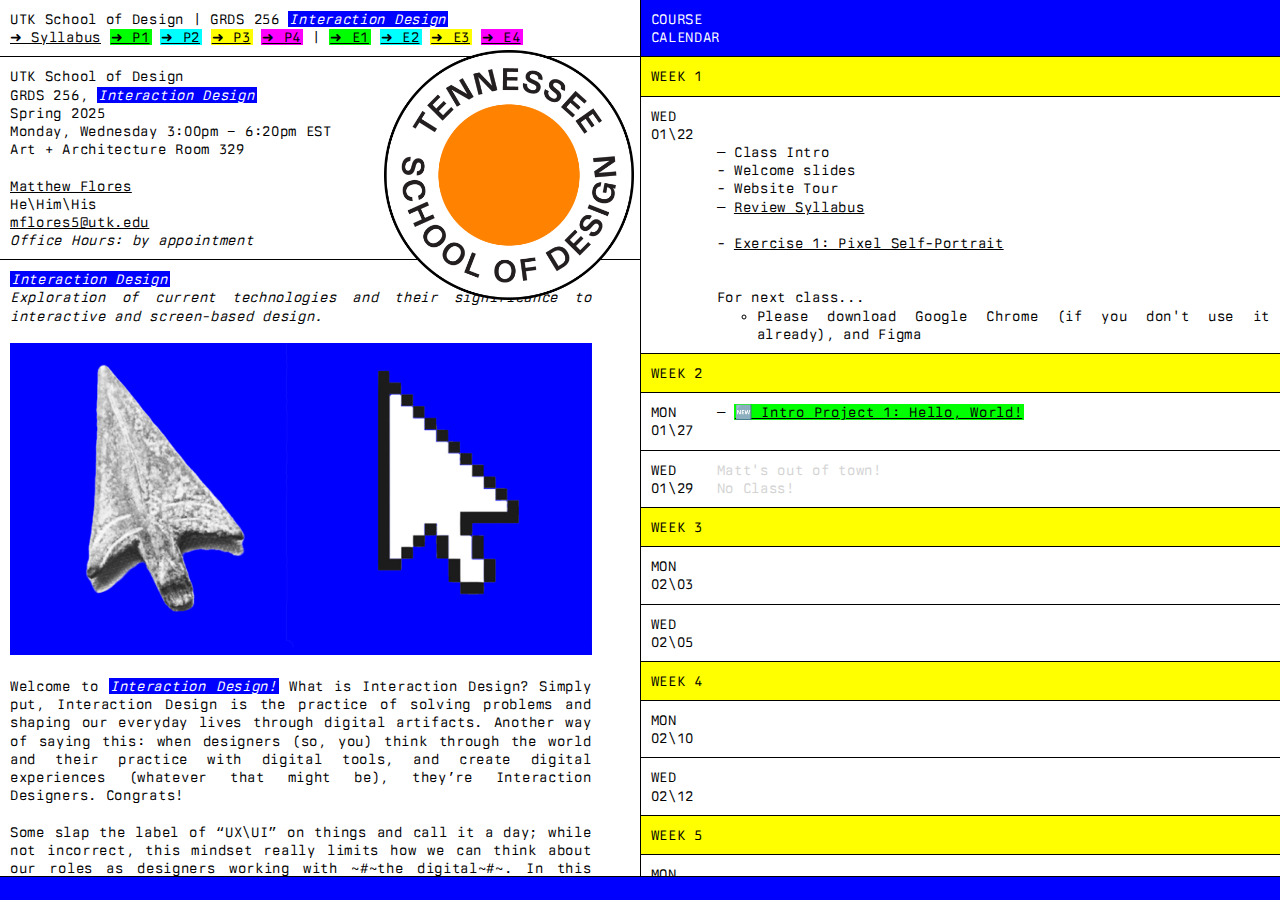
==== index.html @ a594a4b3 "016: update schedule" ====
<!DOCTYPE html>
<!--
                          -- GOOD BOY PROJECTS -- 
                           GOODBOYPROJECTS.NET
                          . ....                                            
                   ,&@@@@@@@@@@@@@@*                  .%@@@@@@@@@@&(.       
              *%@@@@%.           .#@@.            .%@@@@#*,.    ..,(@@&     
           .&@@%/                  /@@.        #@@@#.                %@&,   
         /@@&,                     .&@/     ,@@@#                    *@@,   
       *@@#                   *(&&( &@*   #@@(                ,(%&&#*(@&    
     *@@*                 ,@@@@@@@@@@@ .@@#.               *@@@@@@@@@@@,    
    &@#                 #@@@@@@@@@@@@/&@#                ,@@@@@@@@@@@@(     
  ,@@,                 &@@@@@@@@@@@@#@&.                .&@@@@@@@@@@@%      
 ,@@.                  #@@@@@@@@@@%*@@.                  .&@@@@@&#&@#       
.&@*                     ,/#(,%@&. &@/                         .%@@,        
*@@.                       *@@@,  ,@@/                       ,@@&,          
,@@.                    .%@@#     ,&@(                     %@@*             
.&@,                  *@@@,        &@%                 .%@@&                
 .@@/            .*&@@@/           *@@&/           ,#@@@#                   
   .#@@@@@@@@@@@@&#*.                /@@@@@@@@@@@@@@%.                      
       ......                                  .           
                 DESIGN AND DEVELOPMENT BY MATTHEW FLORES
                                2024-2025 A.D.            
-->
<html>

<head>
    <meta charset="UTF-8">
    <link rel="stylesheet" href="style.css">
    <meta name="ROBOTS" content="INDEX,FOLLOW">
    <meta name="description"
        content="This is the online syllabus for the course GRDS Interaction Design by Matthew Flores">
    <meta property="og:url" content="">
    <meta property="og:title" content="GRDS256">
    <meta property="og:description"
        content="This is the online syllabus for the course GRDS Interaction Design by Matthew Flores">
    <link rel="shortcut icon" href="favicon.ico" type="image/x-icon">
    <link rel="apple-touch-icon" sizes="180x180" href="favicon/apple-touch-icon.png">
    <link rel="icon" type="image/png" sizes="32x32" href="img/SOD Logo.png">
    <link rel="icon" type="image/png" sizes="16x16" href="img/SOD Logo.png">
    <meta name="viewport" content="width=device-width, initial-scale=1.0">
    <title>GRDS256</title>
</head>

<body>


    <div class="container">

        <div class="left">
            <!--
            <div class="home"><a class="mark-link" href="https://www.in-motion.online/">⟵
                    GRDS interaction.design</a></div>
            <div class="row">
                <div class="date"></div>
                <div class="main">
                    <br>
                    <a class="pres-link"
                        href="https://drive.google.com/drive/folders/1DyGGhIQsct6AOpVEf-RhcY_u7b0j59fJ?usp=sharing"
                        target="_blank">+ Google Drive Folder</a>
                    <br>
                    <a class="pres-link" href="https://www.are.na/in-motion" target="_blank">+ are.na channel</a>
                    <br>
                </div>
            </div>-->

            <!-- SYLLABUS -------------------------------------------------->
            <div id="stickynav">
                <p>UTK School of Design | GRDS 256 <i><mark>Interaction Design</mark></i><br>
                    <span class="syllabus"><a class="pres-link" href="#syllabus">➜ Syllabus</a></span>
                    <span class="p1"><a class="blank-link" href="#project-one">➜ P1</a></span>
                    <span class="p2"><a class="blank-link" href="#project-two">➜ P2</a></span>
                    <span class="p3"><a class="blank-link" href="#project-three">➜ P3</a></span>
                    <span class="p4"><a class="blank-link" href="#project-four">➜ P4</a></span> | 
                    <span class="p1"><a class="blank-link" href="#exercise-one">➜ E1</a></span>
                    <span class="p2"><a class="blank-link" href="#exercise-two">➜ E2</a></span>
                    <span class="p3"><a class="blank-link" href="#exercise-three">➜ E3</a></span>
                    <span class="p4"><a class="blank-link" href="#exercise-four">➜ E4</a></span>
            </div>

            <div class="home">

                <div class="draggable" id="draggable">
                    <img src="img/SOD Logo.png">
                </div>

                <p>UTK School of Design<br>
                    GRDS 256, <i><mark>Interaction Design</mark></i><br>
                    Spring 2025<br>
                    Monday, Wednesday 3:00pm – 6:20pm EST<br>
                    Art + Architecture Room 329
                    <br><br>
                    <a href="https://www.matthew-flores.com" target="_blank" class="pres-link">Matthew
                        Flores</a><br>
                <p>He/Him/His</p>
                <a href="mailto:mflores5@utk.edu" target="_blank"><u>mflores5@utk.edu</u></a><br>
                <i>Office Hours: by appointment</i>
                </p>


            </div>

            <div class="section" id="syllabus">
                <p id="header">
                    <i><mark>Interaction Design</mark>
                        <br>
                        Exploration of current technologies and their significance to interactive and screen-based
                        design. </i>
                </p><br>
                <p>
                    <img src="img/arrows.png">
                    <br><br>
                    Welcome to <i><mark>Interaction Design!</mark></i> What is Interaction Design? Simply put,
                    Interaction Design is the practice of solving problems and shaping our everyday lives through
                    digital artifacts. Another way of saying this: when designers (so, you) think through the world and
                    their practice with digital tools, and create digital experiences (whatever that might be), they’re
                    Interaction Designers. Congrats!
                    <br><br>
                    Some slap the label of “UX/UI” on things and call it a day; while not incorrect, this mindset really
                    limits how we can think about our roles as designers working with ~*~the digital~*~. In this course,
                    we’ll unpack our relationship with digital experience, both as producers and consumers, and explore
                    design principles relating to dynamic media and understand how good design should take advantage of
                    ~*~the digital~*~ both formally and conceptually. We will create accommodating, flexible systems
                    that will change in response to its environment and users.
                    <br><br>
                    Ultimately, this course is an introduction to digital design, and will serve as a jumping off point
                    for deeper investigation into ~*~the digital~*~. By exploring the history of human/digital
                    interaction, and by engaging with the current state of technology as it applies to a design
                    practice, students will learn how to design complex interactive projects, undertaking comprehensive
                    research and directing their thinking process from brainstorming to final outcome.
                    <br><br>
                    <a href="https://docs.google.com/document/d/1wy6FEz1lNCGNs51yTb1kpCcK3kdwocXDi1cWaM_y6K0/edit?usp=sharing" target="_blank" class="pres-link">See full syllabus ⤻</a>
                </p>

                <br>
                <!-- STUDENT GRID -------------------------------------------------->
                <p id="header">
                    <mark class="h1">Students:</mark>
                </p>
                <div class="grid-container">

                    <a href="/students/lauren.html" class="grid-item">
                        <img src="https://miro.medium.com/v2/resize:fit:1400/format:webp/1*wZBmVri6RokuJJVM3PWqOg.jpeg"
                            alt="Lauren Arnett">
                        <label>Lauren Arnett</label>
                    </a>

                    <a href="/students/amari.html" class="grid-item">
                        <img src="https://99percentinvisible.org/wp-content/uploads/2018/06/mac-face-copy.jpg"
                            alt="Amari Evans">
                        <label>Amari Evans</label>
                    </a>

                    <a href="/students/rachel.html" class="grid-item">
                        <img src="https://miro.medium.com/v2/resize:fit:1400/format:webp/1*wZBmVri6RokuJJVM3PWqOg.jpeg"
                            alt="Rachel Lawrence">
                        <label>Rachel Lawrence</label>
                    </a>

                    <a href="/students/ashlynn.html" class="grid-item">
                        <img src="https://99percentinvisible.org/wp-content/uploads/2018/06/mac-face-copy.jpg"
                            alt="Ashlynn Lee">
                        <label>Ashlynn Lee</label>
                    </a>

                    <a href="/students/lola.html" class="grid-item">
                        <img src="https://99percentinvisible.org/wp-content/uploads/2018/06/mac-face-copy.jpg"
                            alt="Lola Lowe">
                        <label>Lola Lowe</label>
                    </a>

                    <a href="/students/kate.html" class="grid-item">
                        <img src="https://miro.medium.com/v2/resize:fit:1400/format:webp/1*wZBmVri6RokuJJVM3PWqOg.jpeg"
                            alt="Kate Malooley">
                        <label>Kate Malooley</label>
                    </a>

                    <a href="/students/hannah.html" class="grid-item">
                        <img src="https://99percentinvisible.org/wp-content/uploads/2018/06/mac-face-copy.jpg"
                            alt="Hannah Morris">
                        <label>Hannah Morris</label>
                    </a>

                    <a href="/students/tess.html" class="grid-item">
                        <img src="https://miro.medium.com/v2/resize:fit:1400/format:webp/1*wZBmVri6RokuJJVM3PWqOg.jpeg"
                            alt="Tess Mullen">
                        <label>Tess Mullen</label>
                    </a>

                    <a href="/students/keiko.html" class="grid-item">
                        <img src="https://miro.medium.com/v2/resize:fit:1400/format:webp/1*wZBmVri6RokuJJVM3PWqOg.jpeg"
                            alt="Keiko Neary">
                        <label>Keiko Neary</label>
                    </a>

                    <a href="/students/ellie.html" class="grid-item">
                        <img src="https://99percentinvisible.org/wp-content/uploads/2018/06/mac-face-copy.jpg"
                            alt="Ellie Quick">
                        <label>Ellie Quick</label>
                    </a>

                    <a href="/students/audrey.html" class="grid-item">
                        <img src="https://miro.medium.com/v2/resize:fit:1400/format:webp/1*wZBmVri6RokuJJVM3PWqOg.jpeg"
                            alt="Audrey Sehorn">
                        <label>Audrey Sehorn</label>
                    </a>

                    <a href="/students/holli.html" class="grid-item">
                        <img src="https://99percentinvisible.org/wp-content/uploads/2018/06/mac-face-copy.jpg"
                            alt="Holli Severns">
                        <label>Holli Severns</label>
                    </a>

                    <a href="/students/ava.html" class="grid-item">
                        <img src="https://99percentinvisible.org/wp-content/uploads/2018/06/mac-face-copy.jpg"
                            alt="Ava Thoeny">
                        <label>Ava Thoeny</label>
                    </a>

                </div>
            </div>

            <div class="week" style="border-top:1px solid black; border-bottom: none;">PROJECTS</div>

            <!-- PROJECT ONE -------------------------------------------------->
            <div class="section" id="project-one">
                <p>
                    <mark class="h1"> ➞ Project 1: Hello, World!</mark><br><br>
                    <img src="img/profdoc.png">
                    <br><br>
                    Description:<br>
                <blockquote><i>“A grid breaks space or time into regular units. A unit can be simple or complex,
                        specific or generic, tightly defined or loosely interpreted.
                        Typographic grids are all about control. They establish a system for arranging content
                        within the space of a page, screen, or the built environment.
                        Designed in response to the internal pressures of content (text, image, data) and the outer
                        edge or frame (page, screen, window), an effective grid
                        is not a rigid formula but a flexible and resilient structure, a skeleton that moves in
                        concert with the muscular mass of information.”</i><br><br>
                    -Ellen Lupton<br>
                    Thinking with Type</blockquote>
                <br><br>
                For our first project, you will be designing a “homepage” for yourself. Using a thoughtful grid
                system, compose three unique directions for a single-page, personal website that describes your
                design practice and your theory of Interaction Design (as it stands today). You will be restricted
                to typography, color, and your Language of Vision (LoV) tools - i.e., no images or video components.
                <br><br>
                <a href=""
                    target="_blank" class="project1">See full project brief ⤻</a>
                </p>

            </div>

            <!-- PROJECT TWO -------------------------------------------------->
            <div class="section" id="project-two">
                <p>
                    <mark class="h1"> ➞ Project 2: Atomic Design</mark><br><br>
                    <img src="img/p2.png">
                    <br><br>
                    Description:<br>
                    The Atomic Design framework is a strategy for crafting robust design systems in a methodical,
                    flexible, modular way. You may be asking: what’s a design system? In a nutshell, a design system is
                    a collection of reusable components that can be built together to create any digital product.
                    There are many different ways to approach the creation of a design system. Atomic Design is one of
                    the methodologies for organizing a design system that helps make the life of designers and
                    developers easier and their workflows much more efficient.
                    <br><br>
                    With a modular design approach, a complex design can be broken down or divided into smaller and
                    simpler components that are independently designed. Each of these individual components is then
                    integrated (or assembled) together to form a final product.
                    <br><br>
                    In this project, we will be learning the workflow of creating a design system from the ground up
                    using the Atomic Design method. We will also be identifying and classifying some essential UI
                    elements, and exploring how they can be utilized in deliberate ways in order to define the
                    structure, flow, and look of a digital product.

                    <br><br>
                    <a href=""
                        target="_blank" class="project2">See full project brief ⤻</a>
                </p>

            </div>

            <!-- PROJECT THREE -------------------------------------------------->
            <div class="section" id="project-three">
                <p>
                    <mark class="h1"> ➞ Project 3: App Design</mark><br><br>
                    <img src="img/p3.png">
                    <br><br>
                    Description:<br>
                    For this assignment you will create an app from the content of ten linked Wikipedia entries.
                    Everyone will start from the same place: the Wikipedia entry for Interaction Design. From within
                    this entry you will choose a word or phrase which is hyperlinked to another Wikipedia entry, and
                    collect the main column text for that term. From this second term you will choose another
                    hyperlinked term, and so on, for 10 terms. (As an example, I collected the following string:
                    interaction design, Muriel Cooper, SX-70, Mylar, sailboat, paddle, yacht, etc.)
                    <br><br>
                    The link chain you create will guide the user flow in your app design. Starting from a splash page,
                    you will design an experience that takes a user from the start through the end of your chain.
                    Consider user flow, navigation standards, and the constraints of the mobile device in your design.

                    <br><br>
                    <a href=""
                        target="_blank" class="project3">See full project brief ⤻</a>
                </p>

            </div>

            <!-- PROJECT FOUR -------------------------------------------------->
            <div class="section" id="project-four">
                <p>
                    <mark class="h1"> ➞ Project 4: Portfolio</mark><br><br>
                    <img src="img/portfolio.png">
                    <br><br>
                    Description:<br>
                    You've learned how to design for the internet, and how to build for the internet, so now it's time to build your own corner of the internet!
                    <br><br>
                    <a href=""
                        target="_blank" class="project4">See full project brief ⤻</a>
                </p>
            </div>

            <div class="week" style="border-top:1px solid black; border-bottom: none;">EXERCISES</div>

            <!-- EXERCISES -------------------------------------------------->
            <div class="section" id="exercise-one">
                <p>
                    <mark class="h1"> ➞ Exercise 1: Pixel Self-Portrait</mark><br><br>
                    <img src="img/steve.png">
                    <br><br>

                    <a href="https://docs.google.com/document/d/1f0ThWPO2y0iSHr1lEpyjjWewMHSwYP-R_QFtuFlxa1c/edit?usp=drive_link"
                        target="_blank" class="project4">See full project brief ⤻</a>
                </p>
            </div>

            <div class="section" id="exercise-two">
                <p>
                    <mark class="h1"> ➞ Exercise 2: Class Stylesheets</mark><br><br>
                    <img src="img/weir.png">
                    <br><br>

                    <a href=""
                        target="_blank" class="project4">See full project brief ⤻</a>
                </p>
            </div>

            <div class="section" id="exercise-three">
                <p>
                    <mark class="h1"> ➞ Exercise 3: Container Technologies</mark><br><br>
                    <img src="img/tackle.jpg">
                    <br><br>

                    <a href=""
                        target="_blank" class="project4">See full project brief ⤻</a>
                </p>
            </div>

            <div class="section" id="exercise-four">
                <p>
                    <mark class="h1"> ➞ Exercise 4: Room-Sized Website</mark><br><br>
                    <img src="img/e4.png">
                    <br><br>

                    <a href=""
                        target="_blank" class="project4">See full project brief ⤻</a>
                </p>
            </div>

            <!-- bottom blank -------------------------------------------------->
            <!-- bottom blank -------------------------------------------------->
            <div class="one" style="border-bottom: none;">
                <div class="date"> </div>
                <div class="main">
                    <br><br>
                </div>
            </div>

            <!-- MOBILE RIGHT-SIDE COLLAPSED -------------------------------------------------->
            <div class="right-mobile">

                <div class="row one today">
                    <div class="date">COURSE CALENDAR</div>
                    <div class="main">
                    </div>
                </div>

                <div class="week">WEEK 1</div>

                <div class="row one">
                    <div class="date">WED 01/22</div>
                    <div class="main">
                        <br><br>
                        — Fill out this brief <a href="" target="_blank">survey</a>,
                        and
                        join this <a href="" target="_blank">Are.na
                            channel</a><br><br>
                        — Introductions<br>
                        — <a href="#syllabus">Review Syllabus</a><br>
                        - Pixel Self-Portrait<br>
                        — <span class="p1"><a href="" target="_blank">🆕 Intro Project 1: Hello, World!</a></span><br>

                        <br><br>
                        For next class...
                        <ol>
                            <ul>
                                <li></li>
                                <li></li>
                            </ul>
                        </ol>
                        <br>
                        On Monday...
                        <ol>
                            <ul>
                                <li><span class="p1"><a class="blank-link" href="#project-one">P1 begins ⟶</a></span>
                                </li>
                                <li></li>
                                <li></li>
                                <li></li>
                                <li></li>
                                <li>discuss remainder of <span class="syllabus"><a class="pres-link"
                                            href="#syllabus">syllabus</a> schedule and projects for the rest of Spring
                                        semester:</li>
                                <ul>
                                    <li>
                                        <span class="syllabus"><a class="pres-link" href="#syllabus">Syllabus
                                                ⟶</a></span>
                                        <span class="p1"><a class="blank-link" href="#project-one">P1 ➜</a></span><span
                                            class="p2"><a class="blank-link" href="#project-two">P2 ➜</a></span><span
                                            class="p3"><a class="blank-link" href="#project-three">P3 ➜</a></span><span
                                            class="p4"><a class="blank-link" href="#project-four">P4 ➜</a></span>
                                    </li>

                                </ul>
                            </ul>
                        </ol>

                    </div>
                </div>
                <!-- Week 2 -------------------------------------------------->
                <!-- MON -------------------------------------------------->
                <div class="week">WEEK 2</div>
                <div class="row one">
                    <div class="date">MON 01/27</div>
                    <div class="main">
                    </div>
                </div>

                <!-- WED -------------------------------------------------->
                <div class="row one">
                    <div class="date">WED 01/29</div>
                    <div class="main">
                    </div>
                </div>

                <!-- Week 3 -------------------------------------------------->
                <!-- MON -------------------------------------------------->
                <div class="week">WEEK 3</div>
                <div class="row one">
                    <div class="date">MON 01/29</div>
                    <div class="main">
                    </div>
                </div>

                <!-- WED -------------------------------------------------->
                <div class="row one">
                    <div class="date">WED 01/31</div>
                    <div class="main">
                    </div>
                </div>

                <!-- Week 4 -------------------------------------------------->
                <!-- MON -------------------------------------------------->
                <div class="week">WEEK 4</div>
                <div class="row one">
                    <div class="date">MON 02/05</div>
                    <div class="main">
                    </div>
                </div>

                <!-- WED -------------------------------------------------->
                <div class="row one">
                    <div class="date">WED 02/07</div>
                    <div class="main">
                    </div>
                </div>

                <!-- Week 5 -------------------------------------------------->
                <!-- MON -------------------------------------------------->
                <div class="week">WEEK 5</div>
                <div class="row one">
                    <div class="date">MON 02/12</div>
                    <div class="main">
                    </div>
                </div>

                <!-- WED -------------------------------------------------->
                <div class="row one">
                    <div class="date">WED 02/14</div>
                    <div class="main">
                    </div>
                </div>

                <!-- Week 6 -------------------------------------------------->
                <!-- MON -------------------------------------------------->
                <div class="week">WEEK 6</div>
                <div class="row one">
                    <div class="date">MON 02/12</div>
                    <div class="main">
                    </div>
                </div>

                <!-- WED -------------------------------------------------->
                <div class="row one">
                    <div class="date">WED 02/21</div>
                    <div class="main">
                    </div>
                </div>

                <!-- Week 7 -------------------------------------------------->
                <div class="week">WEEK 7</div>
                <!-- MON -------------------------------------------------->
                <div class="row one">
                    <div class="date">MON 02/26</div>
                    <div class="main">
                    </div>
                </div>

                <!-- WED -------------------------------------------------->
                <div class="row one">
                    <div class="date">WED 02/28</div>
                    <div class="main">
                    </div>
                </div>

                <!-- Week 8 -------------------------------------------------->
                <div class="week">WEEK 8</div>
                <!-- MON -------------------------------------------------->
                <div class="row one">
                    <div class="date">SUN 03/03 — <br>SUN 03/10</div>
                    <div class="main no-class">

                        NO CLASS — SPRING BREAK
                        <br><br>
                    </div>
                </div>

                <!-- WED -------------------------------------------------->
                <div class="row one">
                    <div class="date">WED 03/13</div>
                    <div class="main">
                    </div>
                </div>

                <!-- Week 9 -------------------------------------------------->
                <div class="week">WEEK 9</div>
                <!-- MON -------------------------------------------------->
                <div class="row one">
                    <div class="date">MON 03/11</div>
                    <div class="main">
                    </div>
                </div>

                <!-- WED -------------------------------------------------->
                <div class="row one">
                    <div class="date">WED 03/13</div>
                    <div class="main">
                    </div>
                </div>

                <!-- Week 10 -------------------------------------------------->
                <div class="week">WEEK 10</div>
                <!-- MON -------------------------------------------------->
                <div class="row one">
                    <div class="date">MON 03/18</div>
                    <div class="main">
                    </div>
                </div>

                <!-- WED -------------------------------------------------->
                <div class="row one">
                    <div class="date">WED 03/20</div>
                    <div class="main">
                    </div>
                </div>

                <!-- Week 11 -------------------------------------------------->
                <div class="week">WEEK 11</div>
                <!-- MON -------------------------------------------------->
                <div class="row one">
                    <div class="date">MON 03/25</div>
                    <div class="main">
                    </div>
                </div>

                <!-- WED -------------------------------------------------->
                <div class="row one">
                    <div class="date">WED 03/27</div>
                    <div class="main">
                    </div>
                </div>

                <!-- Week 12 -------------------------------------------------->
                <div class="week">WEEK 12</div>
                <!-- MON -------------------------------------------------->
                <div class="row one">
                    <div class="date">MON 04/01</div>
                    <div class="main">
                    </div>
                </div>

                <!-- WED -------------------------------------------------->
                <div class="row one">
                    <div class="date">WED 04/03</div>
                    <div class="main">
                    </div>
                </div>

                <!-- Week 13 -------------------------------------------------->
                <div class="week">WEEK 13</div>
                <!-- MON -------------------------------------------------->
                <div class="row one">
                    <div class="date">MON 04/08</div>
                    <div class="main">
                    </div>
                </div>

                <!-- WED -------------------------------------------------->
                <div class="row one">
                    <div class="date">WED 04/10</div>
                    <div class="main">
                    </div>
                </div>

                <!-- Week 14 -------------------------------------------------->
                <div class="week">WEEK 14</div>
                <!-- MON -------------------------------------------------->
                <div class="row one">
                    <div class="date">MON 04/15</div>
                    <div class="main">
                    </div>
                </div>

                <!-- WED -------------------------------------------------->
                <div class="row one">
                    <div class="date">WED 04/17</div>
                    <div class="main">
                    </div>
                </div>

                <!-- Week 15 -------------------------------------------------->
                <div class="week">WEEK 15</div>
                <!-- MON -------------------------------------------------->
                <div class="row one">
                    <div class="date">MON 04/22</div>
                    <div class="main">
                    </div>
                </div>

                <!-- WED -------------------------------------------------->
                <div class="row one">
                    <div class="date">WED 04/23</div>
                    <div class="main">
                    </div>
                </div>

                <!-- Week 16 -------------------------------------------------->
                <div class="week">WEEK 16</div>
                <!-- MON -------------------------------------------------->
                <div class="row one">

                    <div class="date">MON 04/28</div>
                    <div class="main">
                    </div>
                </div>

                <!-- WED -------------------------------------------------->
                <div class="row one">
                    <div class="date">WED 04/30</div>
                    <div class="main">
                    </div>
                </div>

                <!-- Week 17 -------------------------------------------------->
                <div class="week">WEEK 17</div>
                <!-- MON -------------------------------------------------->
                <div class="row one">

                    <div class="date">MON 05/05</div>
                    <div class="main">
                    </div>
                </div>

                <!-- WED -------------------------------------------------->
                <div class="row one">
                    <div class="date">WED 05/07</div>
                    <div class="main">
                    </div>
                </div>
            </div>

        </div>


        <!-- RIGHT ------------------------------------------------------------------------------------------------------------------------------------------------------->
        <div class="right">

            <!-- Not sure if I need the nav, yet
            <div class="nav">
                <a href="#footer">?</a><br>
                <a href="#syllabus"><img src="\icon\spiral_thin.svg" class="spiral"></a><br>
                <a href="#project-one">1</a><br>
                <a href="#project-two">2</a><br>
                <a href="#project-three">3</a><br>
                <a href="#project-four">4</a><br>
                <a href="#schedule">*</a><br>
            </div>-->

            <!-- Week 1 -------------------------------------------------->
            <!-- WED -------------------------------------------------->
            <div class="row one today">
                <div class="date">COURSE CALENDAR</div>
                <div class="main">
                </div>
            </div>

            <div class="week">WEEK 1</div>

            <div class="row one">
                <div class="date">WED 01/22</div>
                <div class="main">
                    <br><br>

                    — Class Intro<br>
                    - Welcome slides<br>
                    - Website Tour<br>
                    — <a href="https://docs.google.com/document/d/1wy6FEz1lNCGNs51yTb1kpCcK3kdwocXDi1cWaM_y6K0/edit?usp=sharing">Review Syllabus</a><br>
                    <br>
                    - <a href="#exercise-one">Exercise 1: Pixel Self-Portrait</a><br>

                    <br><br>
                    For next class...
                    <ol>
                        <ul>
                            <li>Please download Google Chrome (if you don't use it already), and Figma</li>
                        </ul>
                    </ol>

                </div>
            </div>
            <!-- Week 2 -------------------------------------------------->
            <!-- MON -------------------------------------------------->
            <div class="week">WEEK 2</div>
            <div class="row one">
                <div class="date">MON 01/27</div>
                <div class="main">
                    — <span class="p1"><a href="" target="_blank">🆕 Intro Project 1: Hello, World!</a></span><br>
                </div>
            </div>

            <!-- WED -------------------------------------------------->
            <div class="row one">
                <div class="date">WED 01/29</div>
                <div class="main no-class">
                    Matt's out of town! <br>
                    No Class!
                </div>
            </div>

            <!-- Week 3 -------------------------------------------------->
            <!-- MON -------------------------------------------------->
            <div class="week">WEEK 3</div>
            <div class="row one">
                <div class="date">MON 02/03</div>
                <div class="main">
                </div>
            </div>

            <!-- WED -------------------------------------------------->
            <div class="row one">
                <div class="date">WED 02/05</div>
                <div class="main">
                </div>
            </div>

            <!-- Week 4 -------------------------------------------------->
            <!-- MON -------------------------------------------------->
            <div class="week">WEEK 4</div>
            <div class="row one">
                <div class="date">MON 02/10</div>
                <div class="main">
                </div>
            </div>

            <!-- WED -------------------------------------------------->
            <div class="row one">
                <div class="date">WED 02/12</div>
                <div class="main">
                </div>
            </div>

            <!-- Week 5 -------------------------------------------------->
            <!-- MON -------------------------------------------------->
            <div class="week">WEEK 5</div>
            <div class="row one">
                <div class="date">MON 02/17</div>
                <div class="main">
                </div>
            </div>

            <!-- WED -------------------------------------------------->
            <div class="row one">
                <div class="date">WED 02/19</div>
                <div class="main">
                </div>
            </div>

            <!-- Week 6 -------------------------------------------------->
            <!-- MON -------------------------------------------------->
            <div class="week">WEEK 6</div>
            <div class="row one">
                <div class="date">MON 02/24</div>
                <div class="main">
                </div>
            </div>

            <!-- WED -------------------------------------------------->
            <div class="row one">
                <div class="date">WED 02/26</div>
                <div class="main">
                </div>
            </div>

            <!-- Week 7 -------------------------------------------------->
            <div class="week">WEEK 7</div>
            <!-- MON -------------------------------------------------->
            <div class="row one">
                <div class="date">MON 03/03</div>
                <div class="main">
                </div>
            </div>

            <!-- WED -------------------------------------------------->
            <div class="row one">
                <div class="date">WED 03/05</div>
                <div class="main">
                </div>
            </div>

            <!-- Week 8 -------------------------------------------------->
            <div class="week">WEEK 8</div>
            <!-- MON -------------------------------------------------->
            <div class="row one">
                <div class="date">MON 03/10</div>
                <div class="main">
                </div>
            </div>

            <!-- WED -------------------------------------------------->
            <div class="row one">
                <div class="date">WED 03/12</div>
                <div class="main">
                </div>
            </div>

            <!-- Week 9 -------------------------------------------------->
            <div class="week">WEEK 9</div>
            <!-- MON -------------------------------------------------->
            <div class="row one">
                <div class="date">MON 03/17</div>
                <div class="main no-class"> SPRING BREAK, NO CLASS<br>

                </div>
            </div>

            <!-- WED -------------------------------------------------->
            <div class="row one">
                <div class="date">WED 03/19</div>
                <div class="main no-class">
                    🐚~GO CODE ON THE BEACH~🏖️
                </div>
            </div>

            <!-- Week 10 -------------------------------------------------->
            <div class="week">WEEK 10</div>
            <!-- MON -------------------------------------------------->
            <div class="row one">
                <div class="date">MON 03/24</div>
                <div class="main">
                </div>
            </div>

            <!-- WED -------------------------------------------------->
            <div class="row one">
                <div class="date">WED 03/26</div>
                <div class="main">
                </div>
            </div>

            <!-- Week 11 -------------------------------------------------->
            <div class="week">WEEK 11</div>
            <!-- MON -------------------------------------------------->
            <div class="row one">
                <div class="date">MON 03/31</div>
                <div class="main">
                </div>
            </div>

            <!-- WED -------------------------------------------------->
            <div class="row one">
                <div class="date">WED 04/02</div>
                <div class="main">
                </div>
            </div>

            <!-- Week 12 -------------------------------------------------->
            <div class="week">WEEK 12</div>
            <!-- MON -------------------------------------------------->
            <div class="row one">
                <div class="date">MON 04/07</div>
                <div class="main">
                </div>
            </div>

            <!-- WED -------------------------------------------------->
            <div class="row one">
                <div class="date">WED 04/09</div>
                <div class="main">
                </div>
            </div>

            <!-- Week 13 -------------------------------------------------->
            <div class="week">WEEK 13</div>
            <!-- MON -------------------------------------------------->
            <div class="row one">
                <div class="date">MON 04/14</div>
                <div class="main">
                </div>
            </div>

            <!-- WED -------------------------------------------------->
            <div class="row one">
                <div class="date">WED 04/16</div>
                <div class="main">
                </div>
            </div>

            <!-- Week 14 -------------------------------------------------->
            <div class="week">WEEK 14</div>
            <!-- MON -------------------------------------------------->
            <div class="row one">
                <div class="date">MON 04/21</div>
                <div class="main">
                </div>
            </div>

            <!-- WED -------------------------------------------------->
            <div class="row one">
                <div class="date">WED 04/23</div>
                <div class="main">
                </div>
            </div>

            <!-- Week 15 -------------------------------------------------->
            <div class="week">WEEK 15</div>
            <!-- MON -------------------------------------------------->
            <div class="row one">
                <div class="date">MON 04/28</div>
                <div class="main">
                </div>
            </div>

            <!-- WED -------------------------------------------------->
            <div class="row one">
                <div class="date">WED 04/30</div>
                <div class="main">
                </div>
            </div>

            <!-- Week 16 -------------------------------------------------->
            <div class="week">WEEK 16</div>
            <!-- MON -------------------------------------------------->
            <div class="row one">

                <div class="date">MON 05/05</div>
                <div class="main">
                </div>
            </div>

            <!-- WED -------------------------------------------------->
            <div class="row one">
                <div class="date">WED 05/07</div>
                <div class="main">
                </div>
            </div>

            <!-- DOCUMENTATION -------------------------------------------------->


            <!-- THANKS ------------------------------------------------
            <div class="section" id="thanks">
                <p>This syllabus and class’s foundation has a number of sources to thank:<br><br>
                    
                    <br>
                    <i>Mindy Seu</i> — whose website, syllabus and class structure for <i>On Gathering</i> have served
                    as the
                    organizational structure and language for this class and syllabus.
                    <br>
                    <i>Herdimas Anggara</i> — whose input and guidance through the class preparation process has largely
                    influenced this course's direction.
                    <br><br>
                    And many other faculty and staff from VCU that helped me organize this class and provided a lot of
                    detailed instruction and input. And, those who generously provided their VCU syllabus from the
                    shared archive that helped me with this very phrasing, and other detailed language in the syllabus.
                </p>
            </div>
            -->

            <br><br><br><br>
        </div> 

    </div>


    <marquee id="bottom">
        Welcome to Interaction Design! Remember to save your file!
    </marquee>

    <script>
        const draggable = document.getElementById('draggable');

        let isDragging = false;
        let offsetX = 0;
        let offsetY = 0;

        draggable.addEventListener('mousedown', (e) => {
            isDragging = true;
            offsetX = e.clientX - draggable.offsetLeft;
            offsetY = e.clientY - draggable.offsetTop;
            draggable.style.cursor = 'grabbing';
        });

        document.addEventListener('mousemove', (e) => {
            if (isDragging) {
                draggable.style.left = `${e.clientX - offsetX}px`;
                draggable.style.top = `${e.clientY - offsetY}px`;
            }
        });

        document.addEventListener('mouseup', () => {
            isDragging = false;
            draggable.style.cursor = 'grab';
        });
    </script>

</body>

</html>
---- style.css ----
@import url('https://fonts.googleapis.com/css2?family=IBM+Plex+Mono:ital,wght@0,100;0,200;0,300;0,400;0,500;0,600;0,700;1,100;1,200;1,300;1,400;1,500;1,600;1,700&family=Inconsolata:wght@200..900&display=swap');

@font-face {
  font-family: Berkley Mono;
  src: url(TX-02-Trial-Regular.otf);
}

* {
  margin: 0;
  padding: 0;
}

html,
body,
p {
  font-family: Berkley Mono, 'IBM Plex Mono', monospace;
  text-align: justify;
  line-height: 1.3;
  letter-spacing: .05rem;
  font-size: 14px;
  vertical-align: baseline;
  font-style: normal;
  -ms-overflow-style: none;
  /* for Internet Explorer, Edge */
  scrollbar-width: none;
  /* for Firefox */
  overflow-y: hidden;
  overflow-x: hidden;
  scroll-margin-top: -10px;
}

.h1 {
  font-size: 18px;
}

body::-webkit-scrollbar {
  display: none;
  /* for Chrome, Safari, and Opera */
}

div::-webkit-scrollbar {
  display: none;
  /* for Chrome, Safari, and Opera */
}

::-moz-selection {
  /* Code for Firefox */
  background-color: yellow;
}

::selection {
  background-color: yellow;
}

.container {
  margin: 0px;
  display: -webkit-box;
  display: -moz-box;
  display: -ms-flexbox;
  display: -webkit-flex;
  display: flex;
  flex-direction: row;
  -webkit-flex-direction: row;
  overflow-x: hidden !important;
  overflow-y: hidden !important;
  width: 100vw;
}

.home {
  padding: 10px 10px 10px 10px;
}

.main {
  padding-left: 30px;
}


.left,
.right {
  overflow-y: scroll;
  overflow-x: hidden;
  -webkit-overflow-scrolling: touch;
  height: 100vh;
  width: 50vw;
}

.left {
  border-right: 1px solid black;
}

#stickynav {
  position: sticky;
  top: 0;
  padding: 10px;
  overflow: hidden;
  background-color: white;
  z-index: 1000;
  border-bottom: 1px solid black;
}

a {
  color: black;
  text-decoration: underline;
  z-index: 10;
}

a:hover {
  color: black;
  background-color: yellow;
}

mark {
  background: blue;
  /* highlight text */
  padding-right: 2px;
  padding-left: 1px;
  color: white;
}

.mark-link:hover {
  background: yellow;
  color: black;
  font-style: italic;
  padding-right: 2px;
  padding-left: 1px;
}

.strike {
  text-decoration: line-through;
}

.row {
  width: auto;
  height: auto;
  border-bottom: 1px solid black;
  padding: 10px 10px 10px 10px;
  /* border-right: 1px solid black; */

  display: grid;
  grid-template-columns: 36px auto;
}

.week {
  width: auto;
  height: fit-content;
  border-bottom: 1px solid black;
  padding: 10px 10px 10px 10px;
  background-color: yellow;
  /* border-right: 1px solid black; */
  display: grid;
  text-align: left;
}

img {
  width: 100%;
}

.section {
  padding: 10px 48px 10px 10px;
  border-top: 1px solid black;
  scroll-margin-top: 55px;
}

img {
  width: 100%;
}

/* ---------- Grids, especially for student page links ---------- */

.grid-container {
  display: grid;
  grid-template-columns: repeat(auto-fit, minmax(150px, 1fr));
  gap: 5px;
}

.grid-item {
  display: flex;
  flex-direction: column;
  align-items: center;
  text-align: center;
  text-decoration: none;
  color: inherit;
  border: 1px solid black;
}

.grid-item img {
  width: 100%;
  aspect-ratio: 1 / 1;
  /* Maintains square aspect ratio */
  object-fit: cover;
}

.grid-item label {
  margin-top: 8px;
  margin-bottom: 8px;
  color: black;
}

.grid-item:hover {
  text-decoration: underline;
}

/* ---------- SOD Icon! ---------- */

.draggable {
  position: absolute;
  top: 50px;
  left: 30%;
  width: 250px;
  height: 250px;
  cursor: grab;
  z-index: 10000;
}

.draggable img {
  width: 100%;
  height: 100%;
  object-fit: cover;
  border-radius: 10px;
  pointer-events: none;
  animation: rotate 20s linear infinite;
}

.draggable:active {
  cursor: grabbing;
}

@keyframes rotate {
  from {
    transform: rotate(0deg);
  }

  to {
    transform: rotate(360deg);
  }
}

/* ---------- COLOR ---------- */

.p1 {
  background: rgb(00, 255, 00);
  padding-right: 2px;
  padding-left: 1px;
}

.p2 {
  background: rgb(00, 255, 255);
  padding-right: 2px;
  padding-left: 1px;
}

.p3 {
  background: yellow;
  padding-right: 2px;
  padding-left: 1px;
}

.p4 {
  background: rgb(255, 00, 255);
  padding-right: 2px;
  padding-left: 1px;
}

.no-class {
  color: lightgray;
}

.today {
  background-color: blue;
  color: white;
}

/* ---------- TEXT ---------- */

ol {
  list-style-type: circle;
  margin-left: 20px;
}

ul {
  margin-left: 20px;
  margin-top: 0px;
}

blockquote {
  margin-left: 20px;
}

/* ---------- FOOTER ---------- */

#bottom {
  border-top: 1px solid black;
  padding: 5px;
  position: absolute;
  bottom: 0;
  height: 2.5rem;
  text-align: center;
  overflow: hidden;
  font-size: 10px;
  text-transform: uppercase;
  z-index: 3;

  width: 100vw;
  height: auto;

  display: block;
  background-color: blue;
  color: white;
}

#bottom a {
  color: white;
  text-decoration: underline;
}

#bottom a:hover {
  color: black;
}

/* ---------- HIDE FOR MOBILE ---------- */

.right-mobile {
  display: none;
}

/* ---------- Mobile ---------- */

@media screen and (max-width: 650px) {

  html,
  body,
  p,
  .h1 {
    font-size: 14px;
    font-family: Berkley Mono, 'IBM Plex Mono', monospace;
    text-align: left;
    line-height: 1.3;
    -ms-overflow-style: none;
    /* for Internet Explorer, Edge */
    scrollbar-width: none;
    /* for Firefox */
    overflow-y: hidden;
    overflow-x: hidden;
  }

  .left,
  .right {
    overflow-y: scroll;
    overflow-x: hidden;
    -webkit-overflow-scrolling: touch;
    width: 100vw;
    height: 100vh;
  }

  .left {
    border-right: none;
  }

  .right {
    display: none;
  }

  .right-mobile {
    display: block;
  }

  .draggable {
    display: none;
  }

  .grid-item img {
    display: none;
  }

  #bottom {
    width: auto;
    height: auto;
  }

}
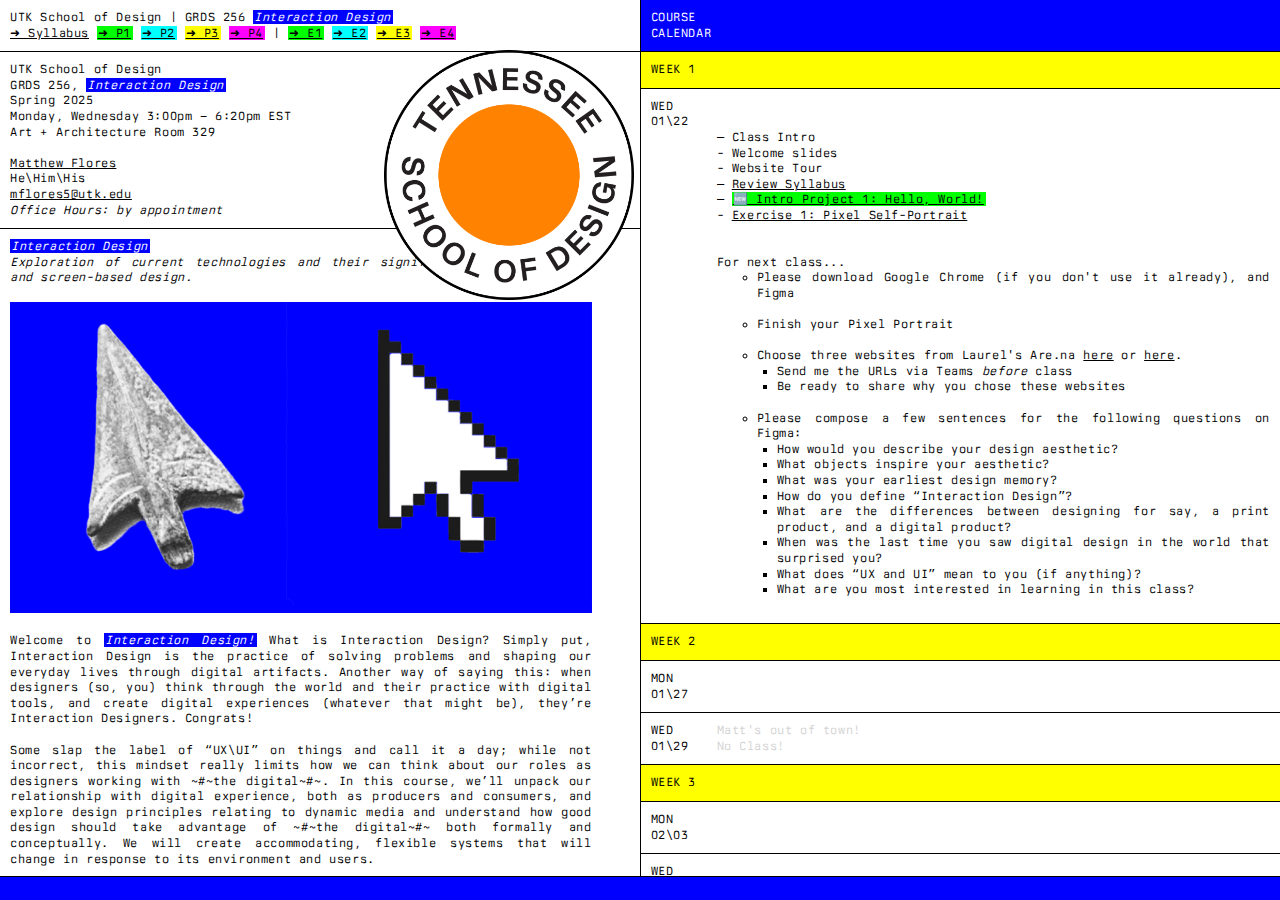
==== commit dc308472: "017: ready to go for the semester!" ====
--- a/index.html
+++ b/index.html
@@ -71,7 +71,7 @@
                     <span class="p1"><a class="blank-link" href="#project-one">➜ P1</a></span>
                     <span class="p2"><a class="blank-link" href="#project-two">➜ P2</a></span>
                     <span class="p3"><a class="blank-link" href="#project-three">➜ P3</a></span>
-                    <span class="p4"><a class="blank-link" href="#project-four">➜ P4</a></span> | 
+                    <span class="p4"><a class="blank-link" href="#project-four">➜ P4</a></span> |
                     <span class="p1"><a class="blank-link" href="#exercise-one">➜ E1</a></span>
                     <span class="p2"><a class="blank-link" href="#exercise-two">➜ E2</a></span>
                     <span class="p3"><a class="blank-link" href="#exercise-three">➜ E3</a></span>
@@ -129,7 +129,8 @@
                     practice, students will learn how to design complex interactive projects, undertaking comprehensive
                     research and directing their thinking process from brainstorming to final outcome.
                     <br><br>
-                    <a href="https://docs.google.com/document/d/1wy6FEz1lNCGNs51yTb1kpCcK3kdwocXDi1cWaM_y6K0/edit?usp=sharing" target="_blank" class="pres-link">See full syllabus ⤻</a>
+                    <a href="https://docs.google.com/document/d/1wy6FEz1lNCGNs51yTb1kpCcK3kdwocXDi1cWaM_y6K0/edit?usp=sharing"
+                        target="_blank" class="pres-link">See full syllabus ⤻</a>
                 </p>
 
                 <br>
@@ -228,24 +229,23 @@
                     <mark class="h1"> ➞ Project 1: Hello, World!</mark><br><br>
                     <img src="img/profdoc.png">
                     <br><br>
-                    Description:<br>
-                <blockquote><i>“A grid breaks space or time into regular units. A unit can be simple or complex,
-                        specific or generic, tightly defined or loosely interpreted.
-                        Typographic grids are all about control. They establish a system for arranging content
-                        within the space of a page, screen, or the built environment.
-                        Designed in response to the internal pressures of content (text, image, data) and the outer
-                        edge or frame (page, screen, window), an effective grid
-                        is not a rigid formula but a flexible and resilient structure, a skeleton that moves in
-                        concert with the muscular mass of information.”</i><br><br>
-                    -Ellen Lupton<br>
-                    Thinking with Type</blockquote>
+                    Description:<br><br>
+                <blockquote><i>"Prof. Dr. pages have their distinct appearance: primitive and all the same. And that
+                        makes them historically significant...Primitivity tells us the story of the browser being not
+                        only a browser, but also an editor. Every user of the early web was a producer of web content.
+                        Web pages were to be opened in the browser to look at them, but also to edit them, using
+                        existing pages as templates for new pages. The simple design of HTML made it possible for the
+                        first users to create state of the art pages with only four to five principal tags. The result
+                        was an extremely fast growing web. There were not many options, this is why we got many pages."
+                    </i><br><br>
+                    — Olia Lialina</blockquote>
                 <br><br>
-                For our first project, you will be designing a “homepage” for yourself. Using a thoughtful grid
-                system, compose three unique directions for a single-page, personal website that describes your
-                design practice and your theory of Interaction Design (as it stands today). You will be restricted
-                to typography, color, and your Language of Vision (LoV) tools - i.e., no images or video components.
+                For our first project, you will be designing a “homepage” for yourself. Using a thoughtful grid system,
+                compose three unique directions for a single-page, personal website that describes your design practice
+                and your theory of Interaction Design (as it stands today). You will be restricted to typography, color,
+                and your Language of Vision (LoV) tools and 3 images.
                 <br><br>
-                <a href=""
+                <a href="https://docs.google.com/document/d/1wzX49WR4V8nUGr3neFz4ZtM84kriuOJK5niprGeXnZ4/edit?usp=sharing"
                     target="_blank" class="project1">See full project brief ⤻</a>
                 </p>
 
@@ -275,8 +275,7 @@
                     structure, flow, and look of a digital product.
 
                     <br><br>
-                    <a href=""
-                        target="_blank" class="project2">See full project brief ⤻</a>
+                    <a href="" target="_blank" class="project2">See full project brief ⤻</a>
                 </p>
 
             </div>
@@ -300,8 +299,7 @@
                     Consider user flow, navigation standards, and the constraints of the mobile device in your design.
 
                     <br><br>
-                    <a href=""
-                        target="_blank" class="project3">See full project brief ⤻</a>
+                    <a href="" target="_blank" class="project3">See full project brief ⤻</a>
                 </p>
 
             </div>
@@ -313,10 +311,10 @@
                     <img src="img/portfolio.png">
                     <br><br>
                     Description:<br>
-                    You've learned how to design for the internet, and how to build for the internet, so now it's time to build your own corner of the internet!
-                    <br><br>
-                    <a href=""
-                        target="_blank" class="project4">See full project brief ⤻</a>
+                    You've learned how to design for the internet, and how to build for the internet, so now it's time
+                    to build your own corner of the internet!
+                    <br><br>
+                    <a href="" target="_blank" class="project4">See full project brief ⤻</a>
                 </p>
             </div>
 
@@ -340,8 +338,7 @@
                     <img src="img/weir.png">
                     <br><br>
 
-                    <a href=""
-                        target="_blank" class="project4">See full project brief ⤻</a>
+                    <a href="" target="_blank" class="project4">See full project brief ⤻</a>
                 </p>
             </div>
 
@@ -351,8 +348,7 @@
                     <img src="img/tackle.jpg">
                     <br><br>
 
-                    <a href=""
-                        target="_blank" class="project4">See full project brief ⤻</a>
+                    <a href="" target="_blank" class="project4">See full project brief ⤻</a>
                 </p>
             </div>
 
@@ -362,8 +358,7 @@
                     <img src="img/e4.png">
                     <br><br>
 
-                    <a href=""
-                        target="_blank" class="project4">See full project brief ⤻</a>
+                    <a href="" target="_blank" class="project4">See full project brief ⤻</a>
                 </p>
             </div>
 
@@ -388,55 +383,50 @@
                 <div class="week">WEEK 1</div>
 
                 <div class="row one">
+                    
                     <div class="date">WED 01/22</div>
                     <div class="main">
                         <br><br>
-                        — Fill out this brief <a href="" target="_blank">survey</a>,
-                        and
-                        join this <a href="" target="_blank">Are.na
-                            channel</a><br><br>
-                        — Introductions<br>
-                        — <a href="#syllabus">Review Syllabus</a><br>
-                        - Pixel Self-Portrait<br>
+    
+                        — Class Intro<br>
+                        - Welcome slides<br>
+                        - Website Tour<br>
+                        — <a
+                            href="https://docs.google.com/document/d/1wy6FEz1lNCGNs51yTb1kpCcK3kdwocXDi1cWaM_y6K0/edit?usp=sharing">Review
+                            Syllabus</a><br>
                         — <span class="p1"><a href="" target="_blank">🆕 Intro Project 1: Hello, World!</a></span><br>
-
+                        - <a href="#exercise-one">Exercise 1: Pixel Self-Portrait</a><br>
+    
                         <br><br>
                         For next class...
                         <ol>
                             <ul>
-                                <li></li>
-                                <li></li>
+                                <li>Please download Google Chrome (if you don't use it already), and Figma</li><br>
+                                <li>Finish your Pixel Portrait</li><br>
+                                <li>Choose three websites from Laurel's Are.na <a href="https://www.are.na/laurel-schwulst/websites-with-novel-navs">here</a> or <a href="https://www.are.na/laurel-schwulst/designed-websites-in-recent-times">here</a>.
+                                    <ul>
+                                        <li>Send me the URLs via Teams <i>before</i> class</li>
+                                        <li>Be ready to share why you chose these websites</li>
+                                    </ul>
+                                </li><br>
+                                <li>Please compose a few sentences for the following questions on Figma:
+                                    <ul>
+                                        <li>How would you describe your design aesthetic?</li>
+                                        <li>What objects inspire your aesthetic?</li>
+                                        <li>What was your earliest design memory?</li>
+                                        <li>How do you define “Interaction Design”?</li>
+                                        <li>What are the differences between designing for say, a print product, and a digital product?</li>
+                                        <li>When was the last time you saw digital design in the world that surprised you?</li>
+                                        <li>What does “UX and UI” mean to you (if anything)?</li>
+                                        <li>What are you most interested in learning in this class?</li>
+                                    </ul>
+                                </li>
                             </ul>
                         </ol>
                         <br>
-                        On Monday...
-                        <ol>
-                            <ul>
-                                <li><span class="p1"><a class="blank-link" href="#project-one">P1 begins ⟶</a></span>
-                                </li>
-                                <li></li>
-                                <li></li>
-                                <li></li>
-                                <li></li>
-                                <li>discuss remainder of <span class="syllabus"><a class="pres-link"
-                                            href="#syllabus">syllabus</a> schedule and projects for the rest of Spring
-                                        semester:</li>
-                                <ul>
-                                    <li>
-                                        <span class="syllabus"><a class="pres-link" href="#syllabus">Syllabus
-                                                ⟶</a></span>
-                                        <span class="p1"><a class="blank-link" href="#project-one">P1 ➜</a></span><span
-                                            class="p2"><a class="blank-link" href="#project-two">P2 ➜</a></span><span
-                                            class="p3"><a class="blank-link" href="#project-three">P3 ➜</a></span><span
-                                            class="p4"><a class="blank-link" href="#project-four">P4 ➜</a></span>
-                                    </li>
-
-                                </ul>
-                            </ul>
-                        </ol>
-
-                    </div>
-                </div>
+    
+                    </div>
+            </div>
                 <!-- Week 2 -------------------------------------------------->
                 <!-- MON -------------------------------------------------->
                 <div class="week">WEEK 2</div>
@@ -724,6 +714,55 @@
                 </div>
             </div>
 
+            <!-- Gonna hide the accordion, for now
+            <details class="week">
+                <summary>WEEK 1</summary>
+
+                <div class="row one">
+                    <div class="date">WED 01/22</div>
+                    <div class="main">
+                        <br><br>
+    
+                        — Class Intro<br>
+                        - Welcome slides<br>
+                        - Website Tour<br>
+                        — <a
+                            href="https://docs.google.com/document/d/1wy6FEz1lNCGNs51yTb1kpCcK3kdwocXDi1cWaM_y6K0/edit?usp=sharing">Review
+                            Syllabus</a><br>
+                        — <span class="p1"><a href="" target="_blank">🆕 Intro Project 1: Hello, World!</a></span><br>
+                        - <a href="#exercise-one">Exercise 1: Pixel Self-Portrait</a><br>
+    
+                        <br><br>
+                        For next class...
+                        <ol>
+                            <ul>
+                                <li>Please download Google Chrome (if you don't use it already), and Figma</li><br>
+                                <li>Finish your Pixel Portrait</li><br>
+                                <li>Choose three websites from Laurel's Are.na <a href="https://www.are.na/laurel-schwulst/websites-with-novel-navs">here</a> or <a href="https://www.are.na/laurel-schwulst/designed-websites-in-recent-times">here</a>.
+                                    <ul>
+                                        <li>Send me the URLs via Teams <i>before</i> class</li>
+                                        <li>Be ready to share why you chose these websites</li>
+                                    </ul>
+                                </li><br>
+                                <li>Please compose a few sentences for the following questions on Figma:
+                                    <ul>
+                                        <li>How would you describe your design aesthetic?</li>
+                                        <li>What objects inspire your aesthetic?</li>
+                                        <li>What was your earliest design memory?</li>
+                                        <li>How do you define “Interaction Design”?</li>
+                                        <li>What are the differences between designing for say, a print product, and a digital product?</li>
+                                        <li>When was the last time you saw digital design in the world that surprised you?</li>
+                                        <li>What does “UX and UI” mean to you (if anything)?</li>
+                                        <li>What are you most interested in learning in this class?</li>
+                                    </ul>
+                                </li>
+                            </ul>
+                        </ol>
+    
+                    </div>
+                </div>
+            </details>
+            -->
             <div class="week">WEEK 1</div>
 
             <div class="row one">
@@ -734,27 +773,49 @@
                     — Class Intro<br>
                     - Welcome slides<br>
                     - Website Tour<br>
-                    — <a href="https://docs.google.com/document/d/1wy6FEz1lNCGNs51yTb1kpCcK3kdwocXDi1cWaM_y6K0/edit?usp=sharing">Review Syllabus</a><br>
-                    <br>
+                    — <a
+                        href="https://docs.google.com/document/d/1wy6FEz1lNCGNs51yTb1kpCcK3kdwocXDi1cWaM_y6K0/edit?usp=sharing">Review
+                        Syllabus</a><br>
+                    — <span class="p1"><a href="" target="_blank">🆕 Intro Project 1: Hello, World!</a></span><br>
                     - <a href="#exercise-one">Exercise 1: Pixel Self-Portrait</a><br>
 
                     <br><br>
                     For next class...
                     <ol>
                         <ul>
-                            <li>Please download Google Chrome (if you don't use it already), and Figma</li>
+                            <li>Please download Google Chrome (if you don't use it already), and Figma</li><br>
+                            <li>Finish your Pixel Portrait</li><br>
+                            <li>Choose three websites from Laurel's Are.na <a href="https://www.are.na/laurel-schwulst/websites-with-novel-navs">here</a> or <a href="https://www.are.na/laurel-schwulst/designed-websites-in-recent-times">here</a>.
+                                <ul>
+                                    <li>Send me the URLs via Teams <i>before</i> class</li>
+                                    <li>Be ready to share why you chose these websites</li>
+                                </ul>
+                            </li><br>
+                            <li>Please compose a few sentences for the following questions on Figma:
+                                <ul>
+                                    <li>How would you describe your design aesthetic?</li>
+                                    <li>What objects inspire your aesthetic?</li>
+                                    <li>What was your earliest design memory?</li>
+                                    <li>How do you define “Interaction Design”?</li>
+                                    <li>What are the differences between designing for say, a print product, and a digital product?</li>
+                                    <li>When was the last time you saw digital design in the world that surprised you?</li>
+                                    <li>What does “UX and UI” mean to you (if anything)?</li>
+                                    <li>What are you most interested in learning in this class?</li>
+                                </ul>
+                            </li>
                         </ul>
                     </ol>
-
-                </div>
-            </div>
+                    <br>
+
+                </div>
+            </div>
+
             <!-- Week 2 -------------------------------------------------->
             <!-- MON -------------------------------------------------->
             <div class="week">WEEK 2</div>
             <div class="row one">
                 <div class="date">MON 01/27</div>
                 <div class="main">
-                    — <span class="p1"><a href="" target="_blank">🆕 Intro Project 1: Hello, World!</a></span><br>
                 </div>
             </div>
 
@@ -1017,7 +1078,7 @@
             -->
 
             <br><br><br><br>
-        </div> 
+        </div>
 
     </div>
 
--- a/style.css
+++ b/style.css
@@ -17,7 +17,7 @@
   text-align: justify;
   line-height: 1.3;
   letter-spacing: .05rem;
-  font-size: 14px;
+  font-size: 12px;
   vertical-align: baseline;
   font-style: normal;
   -ms-overflow-style: none;
@@ -138,6 +138,7 @@
 
   display: grid;
   grid-template-columns: 36px auto;
+  background-color: white;
 }
 
 .week {
@@ -331,7 +332,7 @@
   body,
   p,
   .h1 {
-    font-size: 14px;
+    font-size: 12px;
     font-family: Berkley Mono, 'IBM Plex Mono', monospace;
     text-align: left;
     line-height: 1.3;
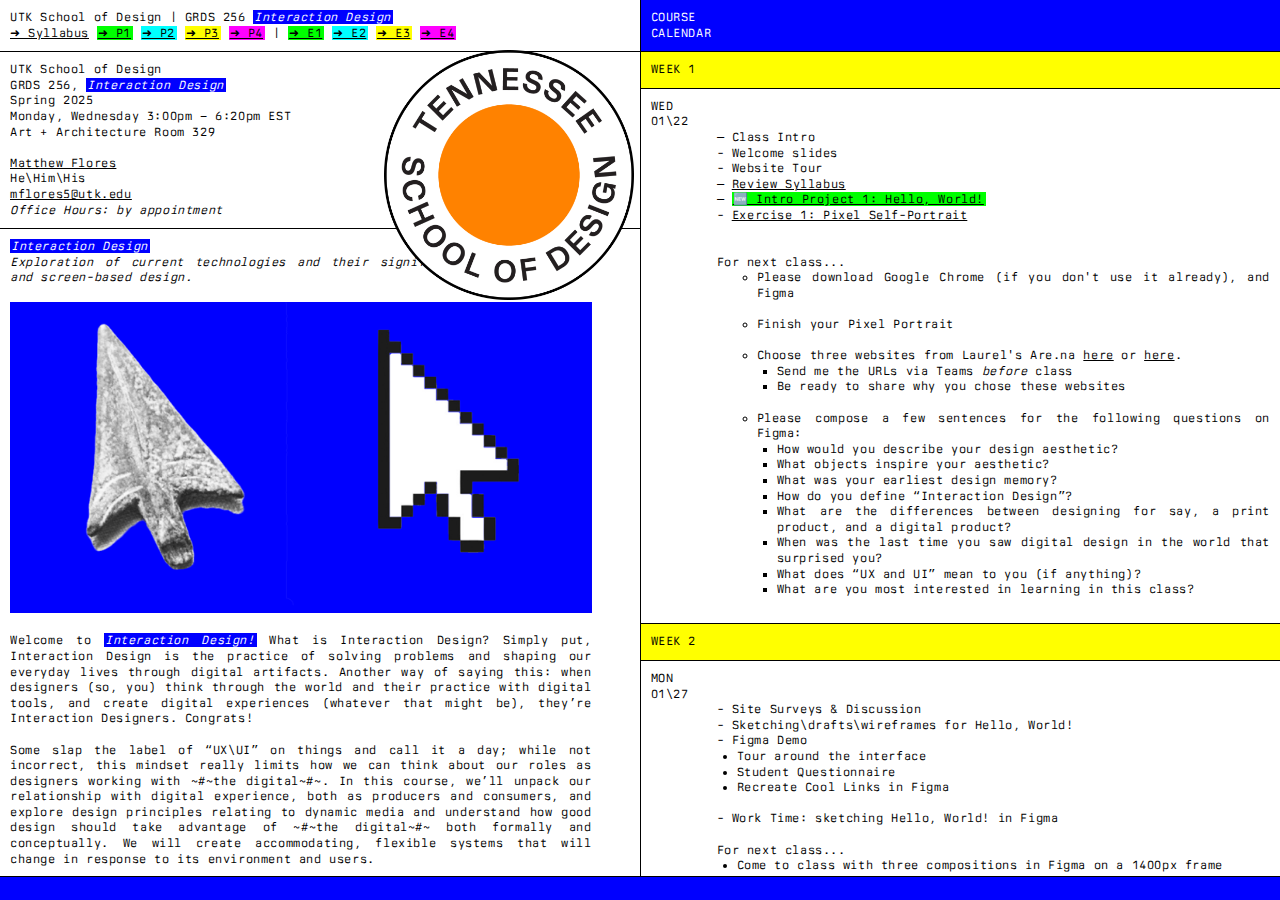
==== commit ff947bd0: "018: schedule for week2" ====
--- a/index.html
+++ b/index.html
@@ -383,11 +383,11 @@
                 <div class="week">WEEK 1</div>
 
                 <div class="row one">
-                    
+
                     <div class="date">WED 01/22</div>
                     <div class="main">
                         <br><br>
-    
+
                         — Class Intro<br>
                         - Welcome slides<br>
                         - Website Tour<br>
@@ -396,14 +396,17 @@
                             Syllabus</a><br>
                         — <span class="p1"><a href="" target="_blank">🆕 Intro Project 1: Hello, World!</a></span><br>
                         - <a href="#exercise-one">Exercise 1: Pixel Self-Portrait</a><br>
-    
+
                         <br><br>
                         For next class...
                         <ol>
                             <ul>
                                 <li>Please download Google Chrome (if you don't use it already), and Figma</li><br>
                                 <li>Finish your Pixel Portrait</li><br>
-                                <li>Choose three websites from Laurel's Are.na <a href="https://www.are.na/laurel-schwulst/websites-with-novel-navs">here</a> or <a href="https://www.are.na/laurel-schwulst/designed-websites-in-recent-times">here</a>.
+                                <li>Choose three websites from Laurel's Are.na <a
+                                        href="https://www.are.na/laurel-schwulst/websites-with-novel-navs">here</a> or
+                                    <a
+                                        href="https://www.are.na/laurel-schwulst/designed-websites-in-recent-times">here</a>.
                                     <ul>
                                         <li>Send me the URLs via Teams <i>before</i> class</li>
                                         <li>Be ready to share why you chose these websites</li>
@@ -415,8 +418,10 @@
                                         <li>What objects inspire your aesthetic?</li>
                                         <li>What was your earliest design memory?</li>
                                         <li>How do you define “Interaction Design”?</li>
-                                        <li>What are the differences between designing for say, a print product, and a digital product?</li>
-                                        <li>When was the last time you saw digital design in the world that surprised you?</li>
+                                        <li>What are the differences between designing for say, a print product, and a
+                                            digital product?</li>
+                                        <li>When was the last time you saw digital design in the world that surprised
+                                            you?</li>
                                         <li>What does “UX and UI” mean to you (if anything)?</li>
                                         <li>What are you most interested in learning in this class?</li>
                                     </ul>
@@ -424,9 +429,9 @@
                             </ul>
                         </ol>
                         <br>
-    
-                    </div>
-            </div>
+
+                    </div>
+                </div>
                 <!-- Week 2 -------------------------------------------------->
                 <!-- MON -------------------------------------------------->
                 <div class="week">WEEK 2</div>
@@ -785,7 +790,9 @@
                         <ul>
                             <li>Please download Google Chrome (if you don't use it already), and Figma</li><br>
                             <li>Finish your Pixel Portrait</li><br>
-                            <li>Choose three websites from Laurel's Are.na <a href="https://www.are.na/laurel-schwulst/websites-with-novel-navs">here</a> or <a href="https://www.are.na/laurel-schwulst/designed-websites-in-recent-times">here</a>.
+                            <li>Choose three websites from Laurel's Are.na <a
+                                    href="https://www.are.na/laurel-schwulst/websites-with-novel-navs">here</a> or <a
+                                    href="https://www.are.na/laurel-schwulst/designed-websites-in-recent-times">here</a>.
                                 <ul>
                                     <li>Send me the URLs via Teams <i>before</i> class</li>
                                     <li>Be ready to share why you chose these websites</li>
@@ -797,8 +804,10 @@
                                     <li>What objects inspire your aesthetic?</li>
                                     <li>What was your earliest design memory?</li>
                                     <li>How do you define “Interaction Design”?</li>
-                                    <li>What are the differences between designing for say, a print product, and a digital product?</li>
-                                    <li>When was the last time you saw digital design in the world that surprised you?</li>
+                                    <li>What are the differences between designing for say, a print product, and a
+                                        digital product?</li>
+                                    <li>When was the last time you saw digital design in the world that surprised you?
+                                    </li>
                                     <li>What does “UX and UI” mean to you (if anything)?</li>
                                     <li>What are you most interested in learning in this class?</li>
                                 </ul>
@@ -816,6 +825,43 @@
             <div class="row one">
                 <div class="date">MON 01/27</div>
                 <div class="main">
+                    <br><br>
+                    - Site Surveys & Discussion <br>
+                    - Sketching/drafts/wireframes for Hello, World!<br>
+                    - Figma Demo<br>
+                    <ul>
+                        <li>Tour around the interface</li>
+                        <li>Student Questionnaire</li>
+                        <li>Recreate Cool Links in Figma</li>
+                    </ul><br>
+                    - Work Time: sketching Hello, World! in Figma<br>
+                    <br>
+                    For next class...<br>
+                    <ul>
+                        <li>Come to class with three compositions in Figma on a 1400px frame
+                            <ul>
+                                <li>
+                                    These compositions will utilize your writing completed last class
+                                </li>
+                                <li>
+                                    Design a distinct grid system for each. The particulars of each system are up to
+                                    you, but consider the limits of the frame width, and the length of your text as
+                                    constraining factors.
+                                </li>
+                                <li>
+                                    You can use no more than 2 typefaces.
+                                </li>
+                                <li>
+                                    You can use no more than 4 colors (including black and white).
+                                </li>
+                                <li>
+                                    You can use only 3 images.
+                                </li>
+                            </ul>
+                        </li>
+                    </ul><br>
+
+
                 </div>
             </div>
 
